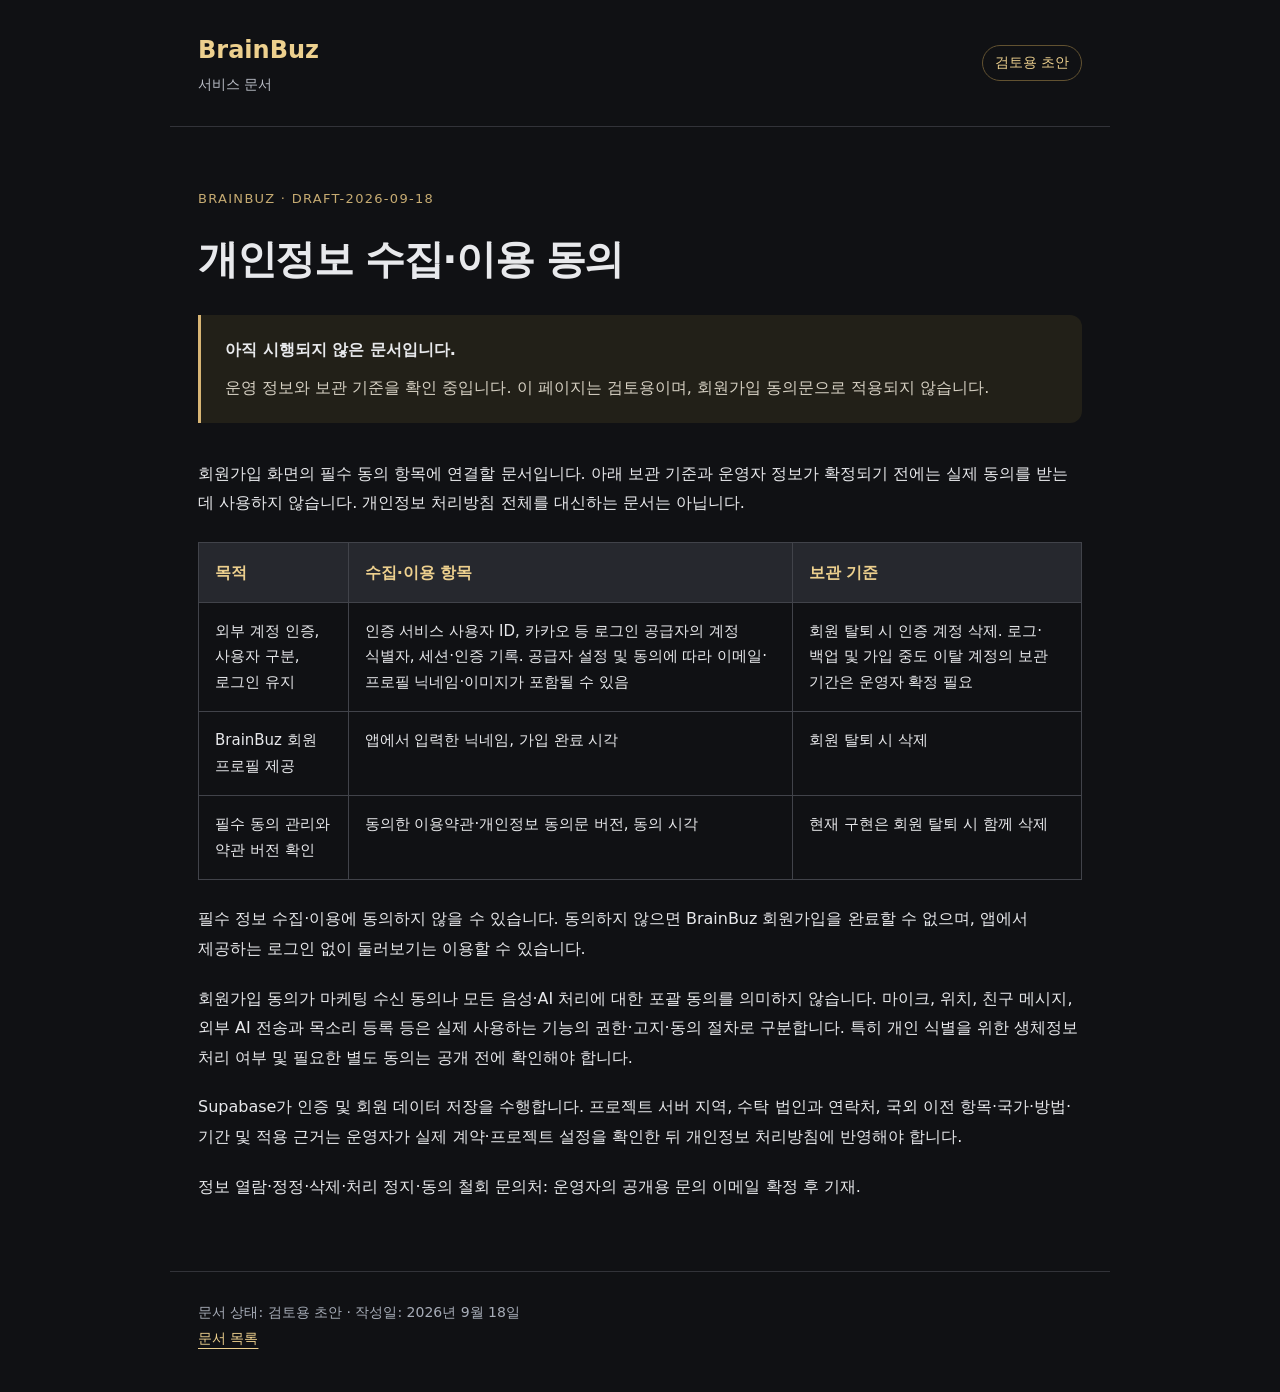
==== draft-2026-09-18-privacy-consent.html @ cc809c27 "Publish BrainBuz legal draft pages" ====
<!doctype html>
<html lang="ko"><head><meta charset="utf-8"><meta name="viewport" content="width=device-width, initial-scale=1">
<meta name="robots" content="noindex,nofollow"><meta name="description" content="BrainBuz 서비스 문서 검토용 초안">
<title>개인정보 수집·이용 동의 · BrainBuz</title><link rel="stylesheet" href="style.css"></head>
<body><a class="skip" href="#content">본문으로 이동</a><header><a class="brand" href="index.html">BrainBuz<span>서비스 문서</span></a><span class="badge">검토용 초안</span></header>
<main id="content"><p class="eyebrow">BRAINBUZ · DRAFT-2026-09-18</p><h1>개인정보 수집·이용 동의</h1>
<aside class="notice"><strong>아직 시행되지 않은 문서입니다.</strong><p>운영 정보와 보관 기준을 확인 중입니다. 이 페이지는 검토용이며, 회원가입 동의문으로 적용되지 않습니다.</p></aside>
<p>회원가입 화면의 필수 동의 항목에 연결할 문서입니다. 아래 보관 기준과 운영자 정보가 확정되기 전에는 실제 동의를 받는 데 사용하지 않습니다. 개인정보 처리방침 전체를 대신하는 문서는 아닙니다.</p>
<div class="table-scroll" role="region" aria-label="수집 항목과 보관 기준" tabindex="0"><table><thead><tr><th scope="col">목적</th><th scope="col">수집·이용 항목</th><th scope="col">보관 기준</th></tr></thead><tbody><tr><td>외부 계정 인증, 사용자 구분, 로그인 유지</td><td>인증 서비스 사용자 ID, 카카오 등 로그인 공급자의 계정 식별자, 세션·인증 기록. 공급자 설정 및 동의에 따라 이메일·프로필 닉네임·이미지가 포함될 수 있음</td><td>회원 탈퇴 시 인증 계정 삭제. 로그·백업 및 가입 중도 이탈 계정의 보관 기간은 운영자 확정 필요</td></tr><tr><td>BrainBuz 회원 프로필 제공</td><td>앱에서 입력한 닉네임, 가입 완료 시각</td><td>회원 탈퇴 시 삭제</td></tr><tr><td>필수 동의 관리와 약관 버전 확인</td><td>동의한 이용약관·개인정보 동의문 버전, 동의 시각</td><td>현재 구현은 회원 탈퇴 시 함께 삭제</td></tr></tbody></table></div>
<p>필수 정보 수집·이용에 동의하지 않을 수 있습니다. 동의하지 않으면 BrainBuz 회원가입을 완료할 수 없으며, 앱에서 제공하는 로그인 없이 둘러보기는 이용할 수 있습니다.</p>
<p>회원가입 동의가 마케팅 수신 동의나 모든 음성·AI 처리에 대한 포괄 동의를 의미하지 않습니다. 마이크, 위치, 친구 메시지, 외부 AI 전송과 목소리 등록 등은 실제 사용하는 기능의 권한·고지·동의 절차로 구분합니다. 특히 개인 식별을 위한 생체정보 처리 여부 및 필요한 별도 동의는 공개 전에 확인해야 합니다.</p>
<p>Supabase가 인증 및 회원 데이터 저장을 수행합니다. 프로젝트 서버 지역, 수탁 법인과 연락처, 국외 이전 항목·국가·방법·기간 및 적용 근거는 운영자가 실제 계약·프로젝트 설정을 확인한 뒤 개인정보 처리방침에 반영해야 합니다.</p>
<p>정보 열람·정정·삭제·처리 정지·동의 철회 문의처: 운영자의 공개용 문의 이메일 확정 후 기재.</p></main><footer>문서 상태: 검토용 초안 · 작성일: 2026년 9월 18일<br><a href="index.html">문서 목록</a></footer></body></html>
---- style.css ----
*{box-sizing:border-box}html{font-size:16px;scroll-behavior:smooth}body{margin:0;background:#101114;color:#e8e9ec;font-family:"Malgun Gothic","Apple SD Gothic Neo",system-ui,sans-serif;line-height:1.85;word-break:keep-all;overflow-wrap:anywhere}a{color:#edd08e;text-underline-offset:5px}a:focus-visible{outline:3px solid #edd08e;outline-offset:5px}header,main,footer{max-width:940px;margin:auto;padding:28px}header{display:flex;align-items:center;justify-content:space-between;gap:20px;border-bottom:1px solid #323339}.brand{text-decoration:none;font-size:24px;font-weight:750}.brand span{display:block;color:#b9bdc6;font-size:14px;font-weight:400}.badge{color:#edd08e;border:1px solid #625231;border-radius:24px;padding:4px 12px;font-size:14px}main{padding-top:48px;padding-bottom:50px}h1{font-size:clamp(28px,5vw,40px);line-height:1.4;letter-spacing:-.035em;margin:8px 0 28px}h2{font-size:23px;line-height:1.5;margin:42px 0 12px}p{margin:12px 0 20px}.eyebrow{font-size:13px;letter-spacing:.1em;color:#c6ab72}.notice{border-left:3px solid #d8b574;background:#222018;padding:20px 24px;margin:0 0 36px;border-radius:0 12px 12px 0}.notice p{margin:8px 0 0;color:#d6d0c3}.cards{display:grid;gap:16px}.card{display:block;padding:26px;border:1px solid #3e4148;border-radius:16px;background:#1a1c21;text-decoration:none}.card:hover{border-color:#d8b574}.card h2{margin:0 0 8px;font-size:22px}.card p{margin:0;color:#b9bdc6}.meta{color:#a7adb8;font-size:14px}footer{border-top:1px solid #323339;color:#a7adb8;font-size:14px;padding-bottom:40px}.table-scroll{overflow-x:auto;margin:24px 0}table{border-collapse:collapse;width:100%;min-width:580px;line-height:1.7}th,td{border:1px solid #41434a;padding:16px;vertical-align:top;text-align:left}th{background:#26282e;color:#edd08e}td{font-size:15px}.skip{position:absolute;left:16px;top:-100px;background:#101114;padding:10px}.skip:focus{top:10px}@media(max-width:520px){header,main,footer{padding-left:20px;padding-right:20px}.badge{font-size:12px}main{padding-top:32px}.notice{padding:16px}h2{font-size:21px}}@media print{body{background:white;color:black}header,footer{color:black}.notice{background:#eee;color:black}.notice p,a{color:black}th,td{border-color:#999}.table-scroll{overflow:visible}table{min-width:0}.skip{display:none}}
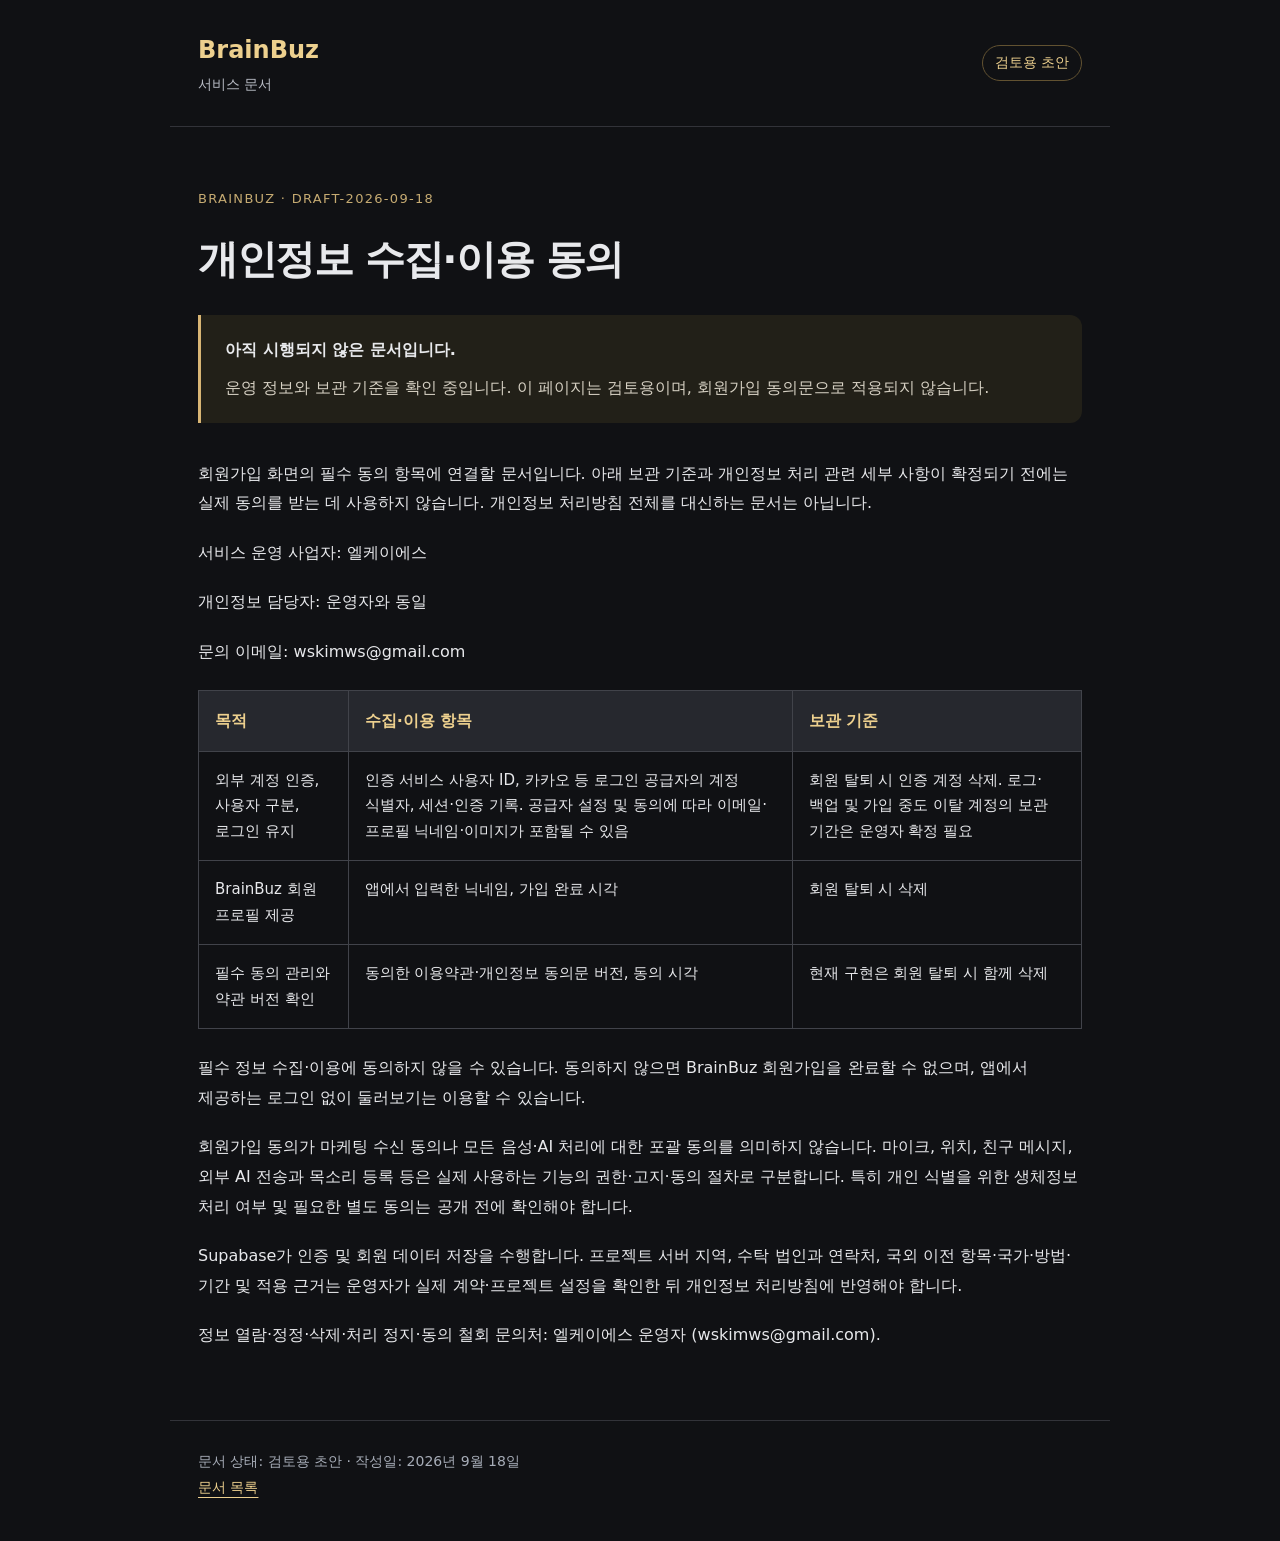
==== commit 309c340d: "Update LKS operator and privacy contact details" ====
--- a/draft-2026-09-18-privacy-consent.html
+++ b/draft-2026-09-18-privacy-consent.html
@@ -5,9 +5,12 @@
 <body><a class="skip" href="#content">본문으로 이동</a><header><a class="brand" href="index.html">BrainBuz<span>서비스 문서</span></a><span class="badge">검토용 초안</span></header>
 <main id="content"><p class="eyebrow">BRAINBUZ · DRAFT-2026-09-18</p><h1>개인정보 수집·이용 동의</h1>
 <aside class="notice"><strong>아직 시행되지 않은 문서입니다.</strong><p>운영 정보와 보관 기준을 확인 중입니다. 이 페이지는 검토용이며, 회원가입 동의문으로 적용되지 않습니다.</p></aside>
-<p>회원가입 화면의 필수 동의 항목에 연결할 문서입니다. 아래 보관 기준과 운영자 정보가 확정되기 전에는 실제 동의를 받는 데 사용하지 않습니다. 개인정보 처리방침 전체를 대신하는 문서는 아닙니다.</p>
+<p>회원가입 화면의 필수 동의 항목에 연결할 문서입니다. 아래 보관 기준과 개인정보 처리 관련 세부 사항이 확정되기 전에는 실제 동의를 받는 데 사용하지 않습니다. 개인정보 처리방침 전체를 대신하는 문서는 아닙니다.</p>
+<p>서비스 운영 사업자: 엘케이에스</p>
+<p>개인정보 담당자: 운영자와 동일</p>
+<p>문의 이메일: wskimws@gmail.com</p>
 <div class="table-scroll" role="region" aria-label="수집 항목과 보관 기준" tabindex="0"><table><thead><tr><th scope="col">목적</th><th scope="col">수집·이용 항목</th><th scope="col">보관 기준</th></tr></thead><tbody><tr><td>외부 계정 인증, 사용자 구분, 로그인 유지</td><td>인증 서비스 사용자 ID, 카카오 등 로그인 공급자의 계정 식별자, 세션·인증 기록. 공급자 설정 및 동의에 따라 이메일·프로필 닉네임·이미지가 포함될 수 있음</td><td>회원 탈퇴 시 인증 계정 삭제. 로그·백업 및 가입 중도 이탈 계정의 보관 기간은 운영자 확정 필요</td></tr><tr><td>BrainBuz 회원 프로필 제공</td><td>앱에서 입력한 닉네임, 가입 완료 시각</td><td>회원 탈퇴 시 삭제</td></tr><tr><td>필수 동의 관리와 약관 버전 확인</td><td>동의한 이용약관·개인정보 동의문 버전, 동의 시각</td><td>현재 구현은 회원 탈퇴 시 함께 삭제</td></tr></tbody></table></div>
 <p>필수 정보 수집·이용에 동의하지 않을 수 있습니다. 동의하지 않으면 BrainBuz 회원가입을 완료할 수 없으며, 앱에서 제공하는 로그인 없이 둘러보기는 이용할 수 있습니다.</p>
 <p>회원가입 동의가 마케팅 수신 동의나 모든 음성·AI 처리에 대한 포괄 동의를 의미하지 않습니다. 마이크, 위치, 친구 메시지, 외부 AI 전송과 목소리 등록 등은 실제 사용하는 기능의 권한·고지·동의 절차로 구분합니다. 특히 개인 식별을 위한 생체정보 처리 여부 및 필요한 별도 동의는 공개 전에 확인해야 합니다.</p>
 <p>Supabase가 인증 및 회원 데이터 저장을 수행합니다. 프로젝트 서버 지역, 수탁 법인과 연락처, 국외 이전 항목·국가·방법·기간 및 적용 근거는 운영자가 실제 계약·프로젝트 설정을 확인한 뒤 개인정보 처리방침에 반영해야 합니다.</p>
-<p>정보 열람·정정·삭제·처리 정지·동의 철회 문의처: 운영자의 공개용 문의 이메일 확정 후 기재.</p></main><footer>문서 상태: 검토용 초안 · 작성일: 2026년 9월 18일<br><a href="index.html">문서 목록</a></footer></body></html>+<p>정보 열람·정정·삭제·처리 정지·동의 철회 문의처: 엘케이에스 운영자 (wskimws@gmail.com).</p></main><footer>문서 상태: 검토용 초안 · 작성일: 2026년 9월 18일<br><a href="index.html">문서 목록</a></footer></body></html>
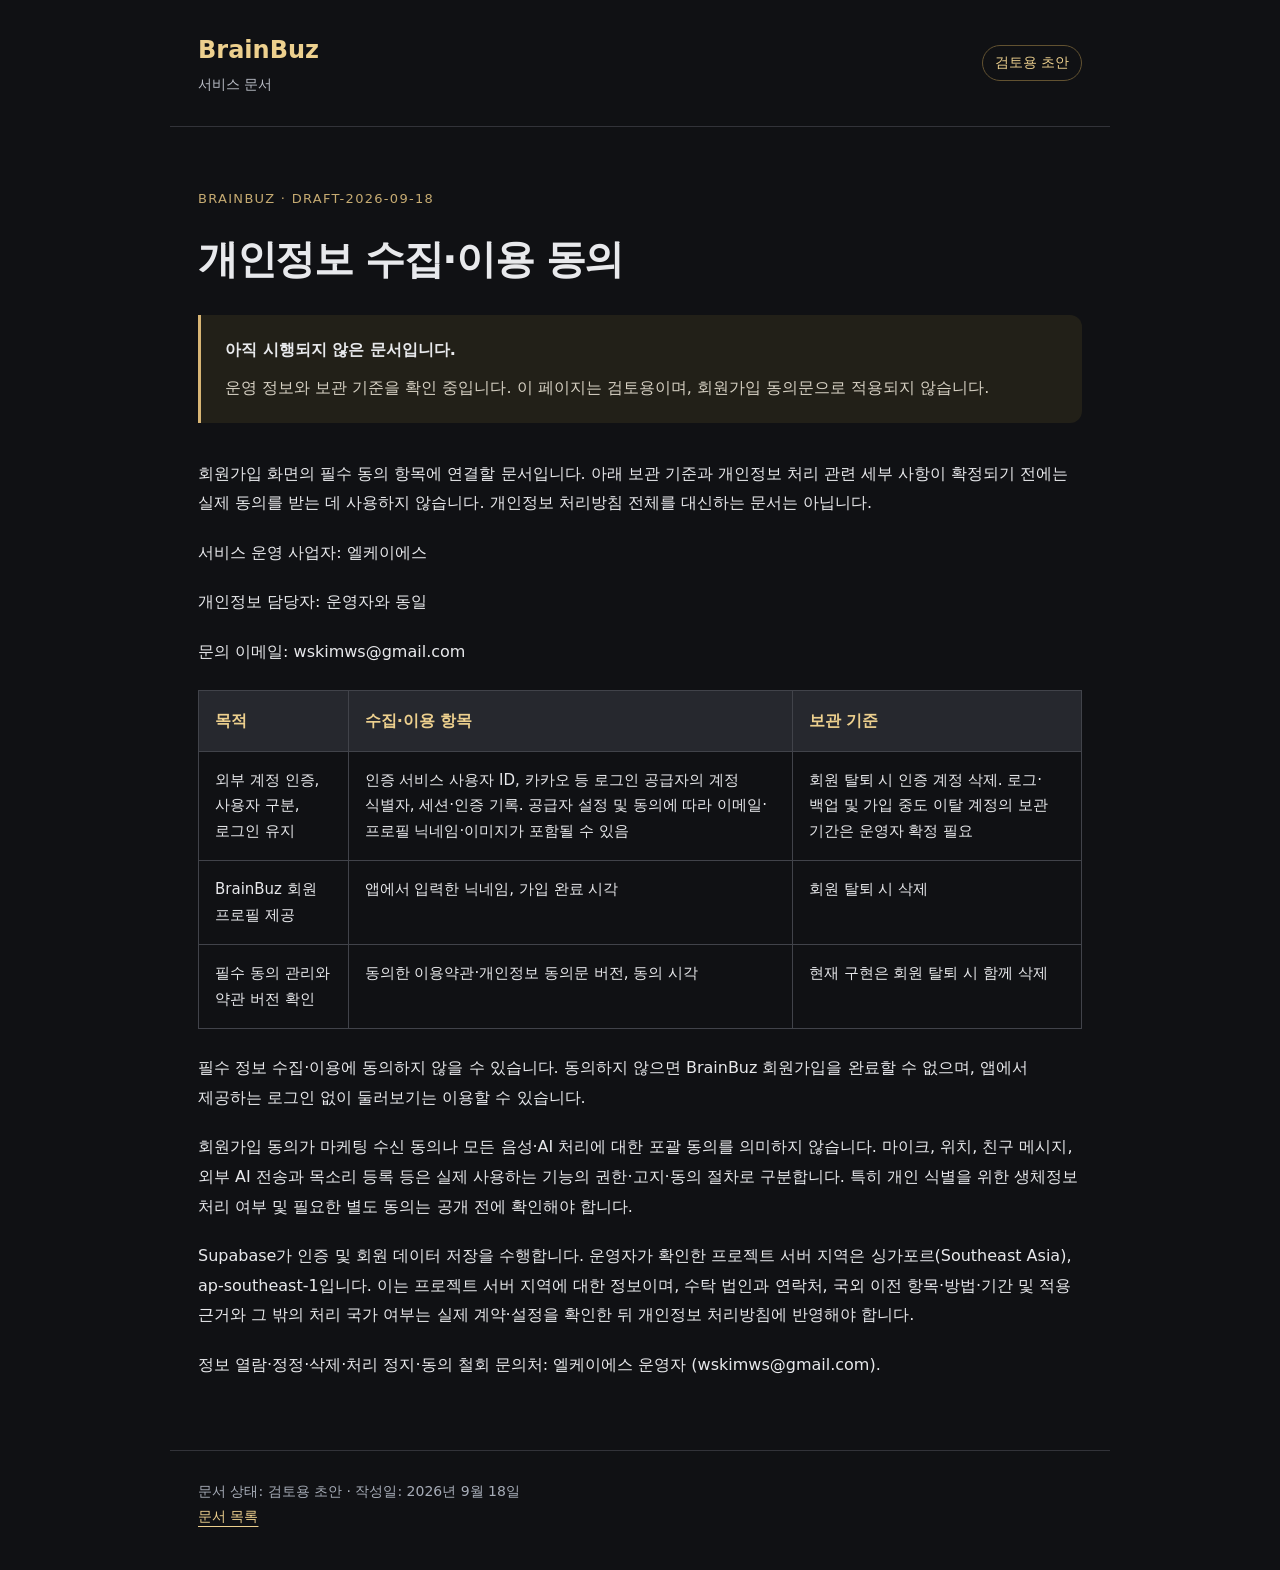
==== commit ef60b1d9: "Document confirmed Singapore Supabase project region" ====
--- a/draft-2026-09-18-privacy-consent.html
+++ b/draft-2026-09-18-privacy-consent.html
@@ -12,5 +12,5 @@
 <div class="table-scroll" role="region" aria-label="수집 항목과 보관 기준" tabindex="0"><table><thead><tr><th scope="col">목적</th><th scope="col">수집·이용 항목</th><th scope="col">보관 기준</th></tr></thead><tbody><tr><td>외부 계정 인증, 사용자 구분, 로그인 유지</td><td>인증 서비스 사용자 ID, 카카오 등 로그인 공급자의 계정 식별자, 세션·인증 기록. 공급자 설정 및 동의에 따라 이메일·프로필 닉네임·이미지가 포함될 수 있음</td><td>회원 탈퇴 시 인증 계정 삭제. 로그·백업 및 가입 중도 이탈 계정의 보관 기간은 운영자 확정 필요</td></tr><tr><td>BrainBuz 회원 프로필 제공</td><td>앱에서 입력한 닉네임, 가입 완료 시각</td><td>회원 탈퇴 시 삭제</td></tr><tr><td>필수 동의 관리와 약관 버전 확인</td><td>동의한 이용약관·개인정보 동의문 버전, 동의 시각</td><td>현재 구현은 회원 탈퇴 시 함께 삭제</td></tr></tbody></table></div>
 <p>필수 정보 수집·이용에 동의하지 않을 수 있습니다. 동의하지 않으면 BrainBuz 회원가입을 완료할 수 없으며, 앱에서 제공하는 로그인 없이 둘러보기는 이용할 수 있습니다.</p>
 <p>회원가입 동의가 마케팅 수신 동의나 모든 음성·AI 처리에 대한 포괄 동의를 의미하지 않습니다. 마이크, 위치, 친구 메시지, 외부 AI 전송과 목소리 등록 등은 실제 사용하는 기능의 권한·고지·동의 절차로 구분합니다. 특히 개인 식별을 위한 생체정보 처리 여부 및 필요한 별도 동의는 공개 전에 확인해야 합니다.</p>
-<p>Supabase가 인증 및 회원 데이터 저장을 수행합니다. 프로젝트 서버 지역, 수탁 법인과 연락처, 국외 이전 항목·국가·방법·기간 및 적용 근거는 운영자가 실제 계약·프로젝트 설정을 확인한 뒤 개인정보 처리방침에 반영해야 합니다.</p>
+<p>Supabase가 인증 및 회원 데이터 저장을 수행합니다. 운영자가 확인한 프로젝트 서버 지역은 싱가포르(Southeast Asia), ap-southeast-1입니다. 이는 프로젝트 서버 지역에 대한 정보이며, 수탁 법인과 연락처, 국외 이전 항목·방법·기간 및 적용 근거와 그 밖의 처리 국가 여부는 실제 계약·설정을 확인한 뒤 개인정보 처리방침에 반영해야 합니다.</p>
 <p>정보 열람·정정·삭제·처리 정지·동의 철회 문의처: 엘케이에스 운영자 (wskimws@gmail.com).</p></main><footer>문서 상태: 검토용 초안 · 작성일: 2026년 9월 18일<br><a href="index.html">문서 목록</a></footer></body></html>
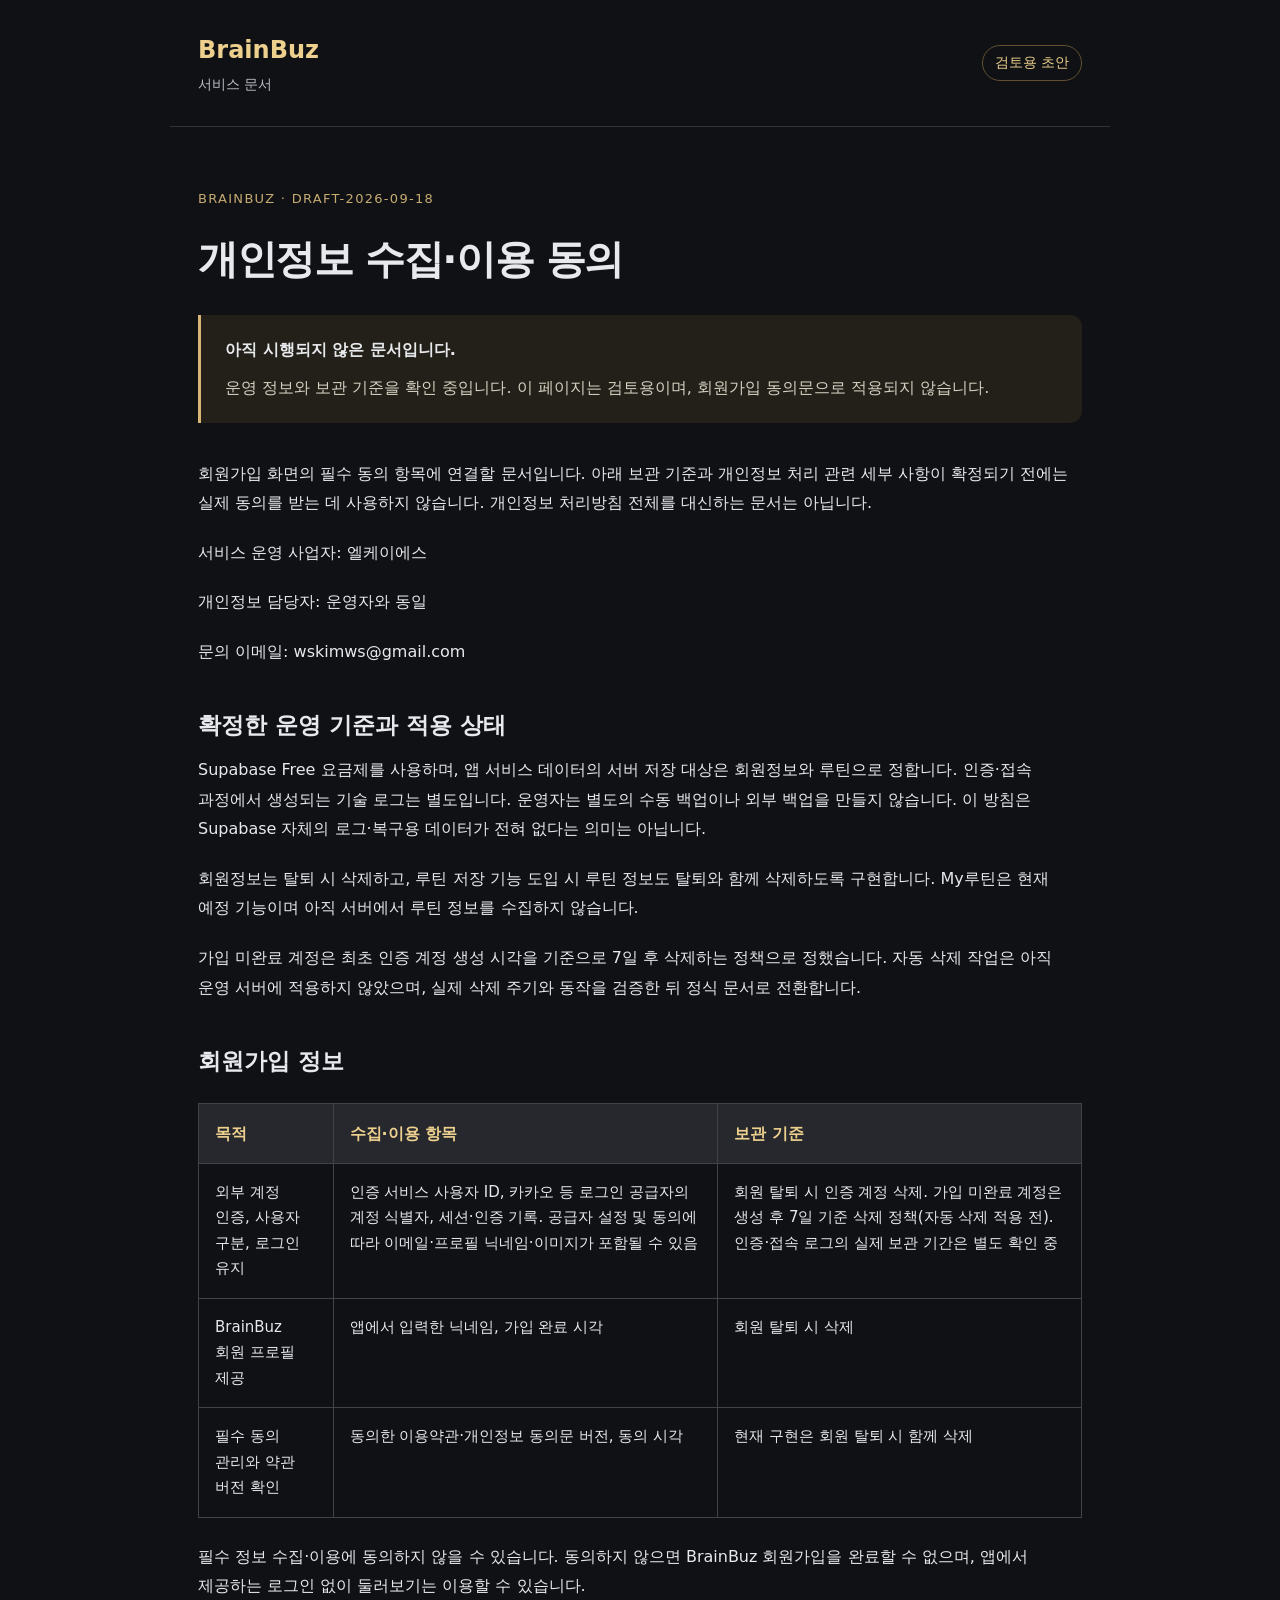
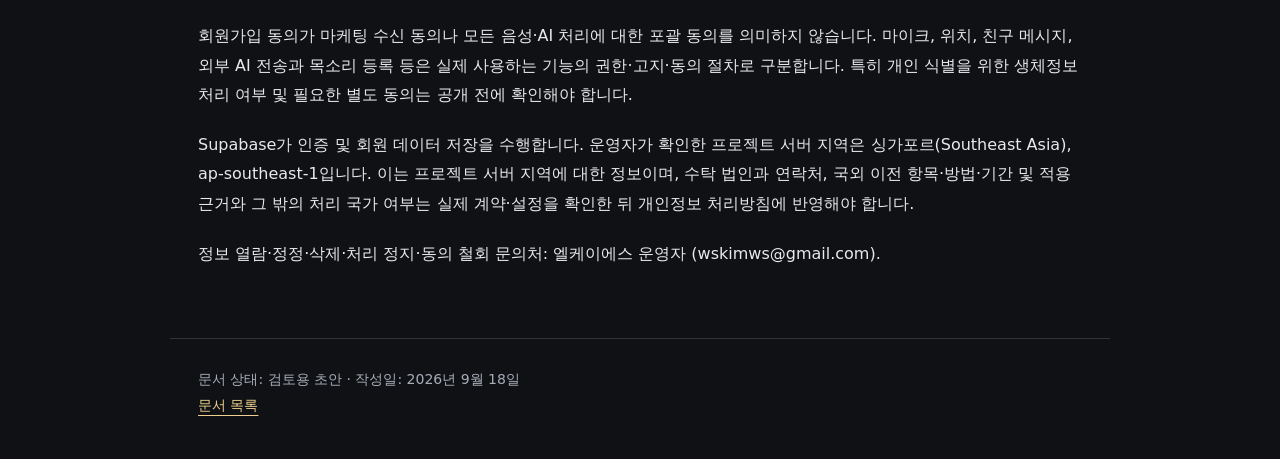
==== commit 146a1f0a: "Record approved retention policy and planned routine storage" ====
--- a/draft-2026-09-18-privacy-consent.html
+++ b/draft-2026-09-18-privacy-consent.html
@@ -9,7 +9,12 @@
 <p>서비스 운영 사업자: 엘케이에스</p>
 <p>개인정보 담당자: 운영자와 동일</p>
 <p>문의 이메일: wskimws@gmail.com</p>
-<div class="table-scroll" role="region" aria-label="수집 항목과 보관 기준" tabindex="0"><table><thead><tr><th scope="col">목적</th><th scope="col">수집·이용 항목</th><th scope="col">보관 기준</th></tr></thead><tbody><tr><td>외부 계정 인증, 사용자 구분, 로그인 유지</td><td>인증 서비스 사용자 ID, 카카오 등 로그인 공급자의 계정 식별자, 세션·인증 기록. 공급자 설정 및 동의에 따라 이메일·프로필 닉네임·이미지가 포함될 수 있음</td><td>회원 탈퇴 시 인증 계정 삭제. 로그·백업 및 가입 중도 이탈 계정의 보관 기간은 운영자 확정 필요</td></tr><tr><td>BrainBuz 회원 프로필 제공</td><td>앱에서 입력한 닉네임, 가입 완료 시각</td><td>회원 탈퇴 시 삭제</td></tr><tr><td>필수 동의 관리와 약관 버전 확인</td><td>동의한 이용약관·개인정보 동의문 버전, 동의 시각</td><td>현재 구현은 회원 탈퇴 시 함께 삭제</td></tr></tbody></table></div>
+<h2>확정한 운영 기준과 적용 상태</h2>
+<p>Supabase Free 요금제를 사용하며, 앱 서비스 데이터의 서버 저장 대상은 회원정보와 루틴으로 정합니다. 인증·접속 과정에서 생성되는 기술 로그는 별도입니다. 운영자는 별도의 수동 백업이나 외부 백업을 만들지 않습니다. 이 방침은 Supabase 자체의 로그·복구용 데이터가 전혀 없다는 의미는 아닙니다.</p>
+<p>회원정보는 탈퇴 시 삭제하고, 루틴 저장 기능 도입 시 루틴 정보도 탈퇴와 함께 삭제하도록 구현합니다. My루틴은 현재 예정 기능이며 아직 서버에서 루틴 정보를 수집하지 않습니다.</p>
+<p>가입 미완료 계정은 최초 인증 계정 생성 시각을 기준으로 7일 후 삭제하는 정책으로 정했습니다. 자동 삭제 작업은 아직 운영 서버에 적용하지 않았으며, 실제 삭제 주기와 동작을 검증한 뒤 정식 문서로 전환합니다.</p>
+<h2>회원가입 정보</h2>
+<div class="table-scroll" role="region" aria-label="수집 항목과 보관 기준" tabindex="0"><table><thead><tr><th scope="col">목적</th><th scope="col">수집·이용 항목</th><th scope="col">보관 기준</th></tr></thead><tbody><tr><td>외부 계정 인증, 사용자 구분, 로그인 유지</td><td>인증 서비스 사용자 ID, 카카오 등 로그인 공급자의 계정 식별자, 세션·인증 기록. 공급자 설정 및 동의에 따라 이메일·프로필 닉네임·이미지가 포함될 수 있음</td><td>회원 탈퇴 시 인증 계정 삭제. 가입 미완료 계정은 생성 후 7일 기준 삭제 정책(자동 삭제 적용 전). 인증·접속 로그의 실제 보관 기간은 별도 확인 중</td></tr><tr><td>BrainBuz 회원 프로필 제공</td><td>앱에서 입력한 닉네임, 가입 완료 시각</td><td>회원 탈퇴 시 삭제</td></tr><tr><td>필수 동의 관리와 약관 버전 확인</td><td>동의한 이용약관·개인정보 동의문 버전, 동의 시각</td><td>현재 구현은 회원 탈퇴 시 함께 삭제</td></tr></tbody></table></div>
 <p>필수 정보 수집·이용에 동의하지 않을 수 있습니다. 동의하지 않으면 BrainBuz 회원가입을 완료할 수 없으며, 앱에서 제공하는 로그인 없이 둘러보기는 이용할 수 있습니다.</p>
 <p>회원가입 동의가 마케팅 수신 동의나 모든 음성·AI 처리에 대한 포괄 동의를 의미하지 않습니다. 마이크, 위치, 친구 메시지, 외부 AI 전송과 목소리 등록 등은 실제 사용하는 기능의 권한·고지·동의 절차로 구분합니다. 특히 개인 식별을 위한 생체정보 처리 여부 및 필요한 별도 동의는 공개 전에 확인해야 합니다.</p>
 <p>Supabase가 인증 및 회원 데이터 저장을 수행합니다. 운영자가 확인한 프로젝트 서버 지역은 싱가포르(Southeast Asia), ap-southeast-1입니다. 이는 프로젝트 서버 지역에 대한 정보이며, 수탁 법인과 연락처, 국외 이전 항목·방법·기간 및 적용 근거와 그 밖의 처리 국가 여부는 실제 계약·설정을 확인한 뒤 개인정보 처리방침에 반영해야 합니다.</p>
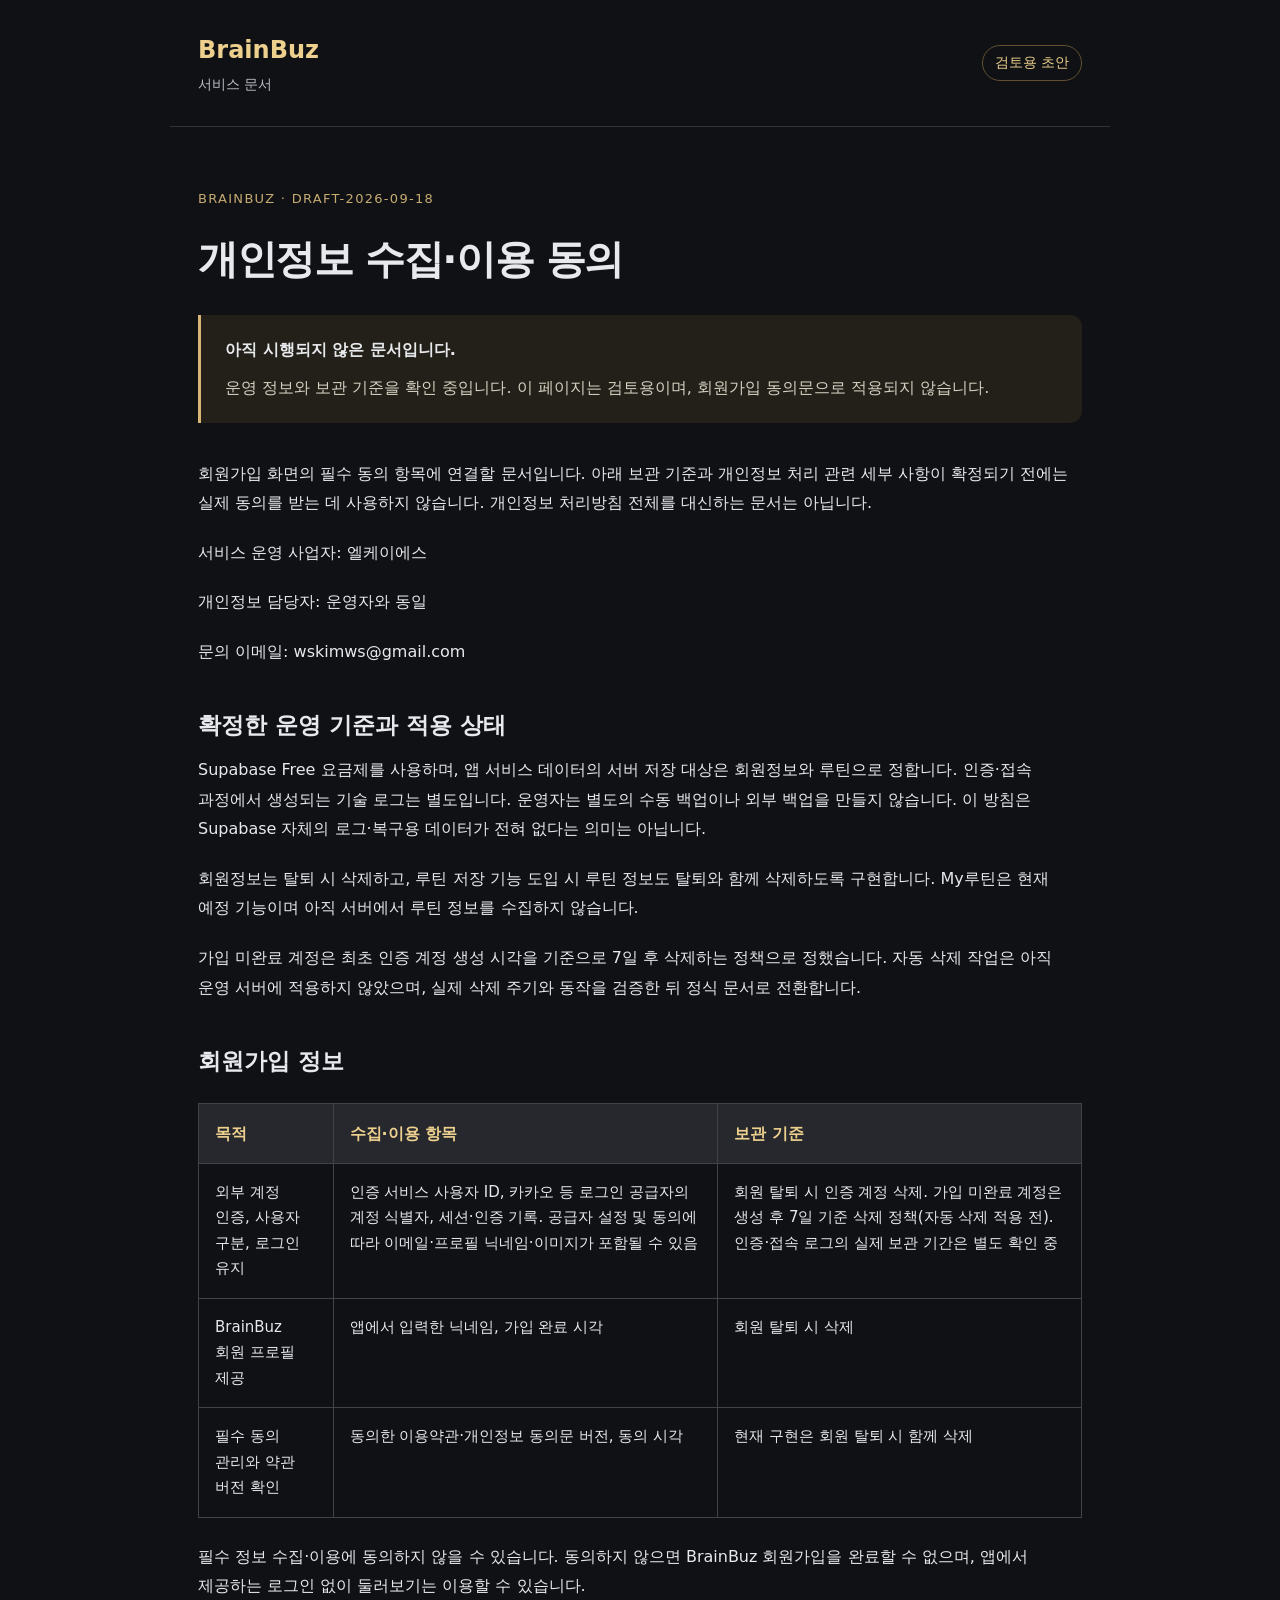
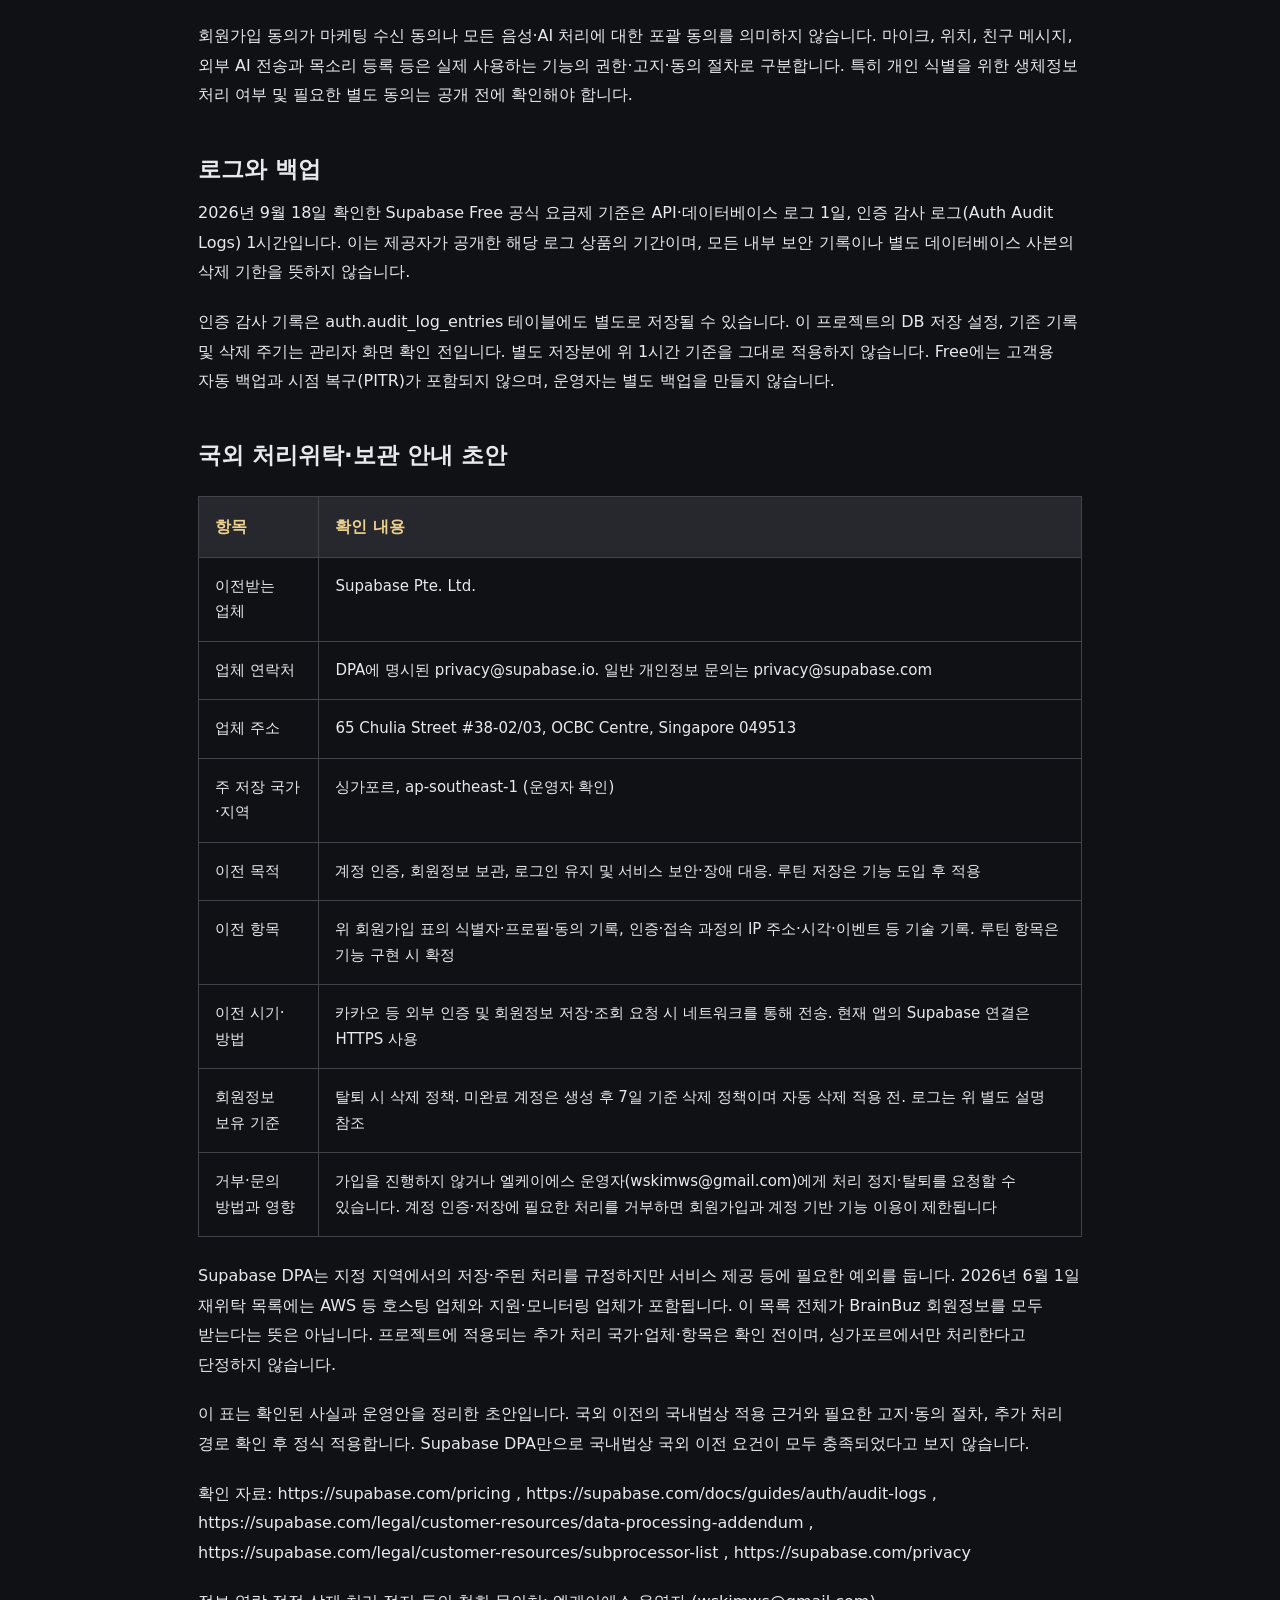
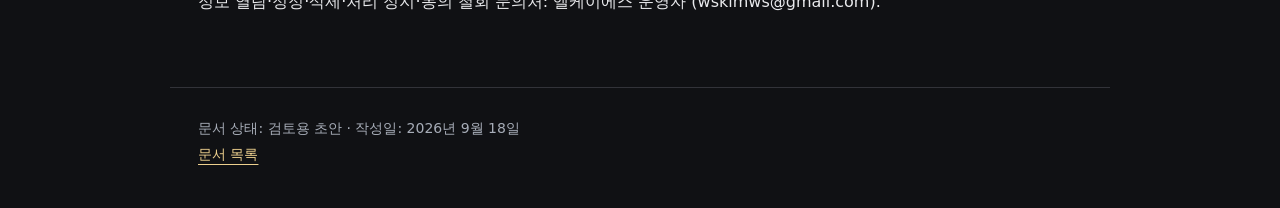
==== commit d97160c1: "Document verified log limits and international processing details" ====
--- a/draft-2026-09-18-privacy-consent.html
+++ b/draft-2026-09-18-privacy-consent.html
@@ -17,5 +17,12 @@
 <div class="table-scroll" role="region" aria-label="수집 항목과 보관 기준" tabindex="0"><table><thead><tr><th scope="col">목적</th><th scope="col">수집·이용 항목</th><th scope="col">보관 기준</th></tr></thead><tbody><tr><td>외부 계정 인증, 사용자 구분, 로그인 유지</td><td>인증 서비스 사용자 ID, 카카오 등 로그인 공급자의 계정 식별자, 세션·인증 기록. 공급자 설정 및 동의에 따라 이메일·프로필 닉네임·이미지가 포함될 수 있음</td><td>회원 탈퇴 시 인증 계정 삭제. 가입 미완료 계정은 생성 후 7일 기준 삭제 정책(자동 삭제 적용 전). 인증·접속 로그의 실제 보관 기간은 별도 확인 중</td></tr><tr><td>BrainBuz 회원 프로필 제공</td><td>앱에서 입력한 닉네임, 가입 완료 시각</td><td>회원 탈퇴 시 삭제</td></tr><tr><td>필수 동의 관리와 약관 버전 확인</td><td>동의한 이용약관·개인정보 동의문 버전, 동의 시각</td><td>현재 구현은 회원 탈퇴 시 함께 삭제</td></tr></tbody></table></div>
 <p>필수 정보 수집·이용에 동의하지 않을 수 있습니다. 동의하지 않으면 BrainBuz 회원가입을 완료할 수 없으며, 앱에서 제공하는 로그인 없이 둘러보기는 이용할 수 있습니다.</p>
 <p>회원가입 동의가 마케팅 수신 동의나 모든 음성·AI 처리에 대한 포괄 동의를 의미하지 않습니다. 마이크, 위치, 친구 메시지, 외부 AI 전송과 목소리 등록 등은 실제 사용하는 기능의 권한·고지·동의 절차로 구분합니다. 특히 개인 식별을 위한 생체정보 처리 여부 및 필요한 별도 동의는 공개 전에 확인해야 합니다.</p>
-<p>Supabase가 인증 및 회원 데이터 저장을 수행합니다. 운영자가 확인한 프로젝트 서버 지역은 싱가포르(Southeast Asia), ap-southeast-1입니다. 이는 프로젝트 서버 지역에 대한 정보이며, 수탁 법인과 연락처, 국외 이전 항목·방법·기간 및 적용 근거와 그 밖의 처리 국가 여부는 실제 계약·설정을 확인한 뒤 개인정보 처리방침에 반영해야 합니다.</p>
+<h2>로그와 백업</h2>
+<p>2026년 9월 18일 확인한 Supabase Free 공식 요금제 기준은 API·데이터베이스 로그 1일, 인증 감사 로그(Auth Audit Logs) 1시간입니다. 이는 제공자가 공개한 해당 로그 상품의 기간이며, 모든 내부 보안 기록이나 별도 데이터베이스 사본의 삭제 기한을 뜻하지 않습니다.</p>
+<p>인증 감사 기록은 auth.audit_log_entries 테이블에도 별도로 저장될 수 있습니다. 이 프로젝트의 DB 저장 설정, 기존 기록 및 삭제 주기는 관리자 화면 확인 전입니다. 별도 저장분에 위 1시간 기준을 그대로 적용하지 않습니다. Free에는 고객용 자동 백업과 시점 복구(PITR)가 포함되지 않으며, 운영자는 별도 백업을 만들지 않습니다.</p>
+<h2>국외 처리위탁·보관 안내 초안</h2>
+<div class="table-scroll" role="region" aria-label="수집 항목과 보관 기준" tabindex="0"><table><thead><tr><th scope="col">항목</th><th scope="col">확인 내용</th></tr></thead><tbody><tr><td>이전받는 업체</td><td>Supabase Pte. Ltd.</td></tr><tr><td>업체 연락처</td><td>DPA에 명시된 privacy@supabase.io. 일반 개인정보 문의는 privacy@supabase.com</td></tr><tr><td>업체 주소</td><td>65 Chulia Street #38-02/03, OCBC Centre, Singapore 049513</td></tr><tr><td>주 저장 국가·지역</td><td>싱가포르, ap-southeast-1 (운영자 확인)</td></tr><tr><td>이전 목적</td><td>계정 인증, 회원정보 보관, 로그인 유지 및 서비스 보안·장애 대응. 루틴 저장은 기능 도입 후 적용</td></tr><tr><td>이전 항목</td><td>위 회원가입 표의 식별자·프로필·동의 기록, 인증·접속 과정의 IP 주소·시각·이벤트 등 기술 기록. 루틴 항목은 기능 구현 시 확정</td></tr><tr><td>이전 시기·방법</td><td>카카오 등 외부 인증 및 회원정보 저장·조회 요청 시 네트워크를 통해 전송. 현재 앱의 Supabase 연결은 HTTPS 사용</td></tr><tr><td>회원정보 보유 기준</td><td>탈퇴 시 삭제 정책. 미완료 계정은 생성 후 7일 기준 삭제 정책이며 자동 삭제 적용 전. 로그는 위 별도 설명 참조</td></tr><tr><td>거부·문의 방법과 영향</td><td>가입을 진행하지 않거나 엘케이에스 운영자(wskimws@gmail.com)에게 처리 정지·탈퇴를 요청할 수 있습니다. 계정 인증·저장에 필요한 처리를 거부하면 회원가입과 계정 기반 기능 이용이 제한됩니다</td></tr></tbody></table></div>
+<p>Supabase DPA는 지정 지역에서의 저장·주된 처리를 규정하지만 서비스 제공 등에 필요한 예외를 둡니다. 2026년 6월 1일 재위탁 목록에는 AWS 등 호스팅 업체와 지원·모니터링 업체가 포함됩니다. 이 목록 전체가 BrainBuz 회원정보를 모두 받는다는 뜻은 아닙니다. 프로젝트에 적용되는 추가 처리 국가·업체·항목은 확인 전이며, 싱가포르에서만 처리한다고 단정하지 않습니다.</p>
+<p>이 표는 확인된 사실과 운영안을 정리한 초안입니다. 국외 이전의 국내법상 적용 근거와 필요한 고지·동의 절차, 추가 처리 경로 확인 후 정식 적용합니다. Supabase DPA만으로 국내법상 국외 이전 요건이 모두 충족되었다고 보지 않습니다.</p>
+<p>확인 자료: https://supabase.com/pricing , https://supabase.com/docs/guides/auth/audit-logs , https://supabase.com/legal/customer-resources/data-processing-addendum , https://supabase.com/legal/customer-resources/subprocessor-list , https://supabase.com/privacy</p>
 <p>정보 열람·정정·삭제·처리 정지·동의 철회 문의처: 엘케이에스 운영자 (wskimws@gmail.com).</p></main><footer>문서 상태: 검토용 초안 · 작성일: 2026년 9월 18일<br><a href="index.html">문서 목록</a></footer></body></html>
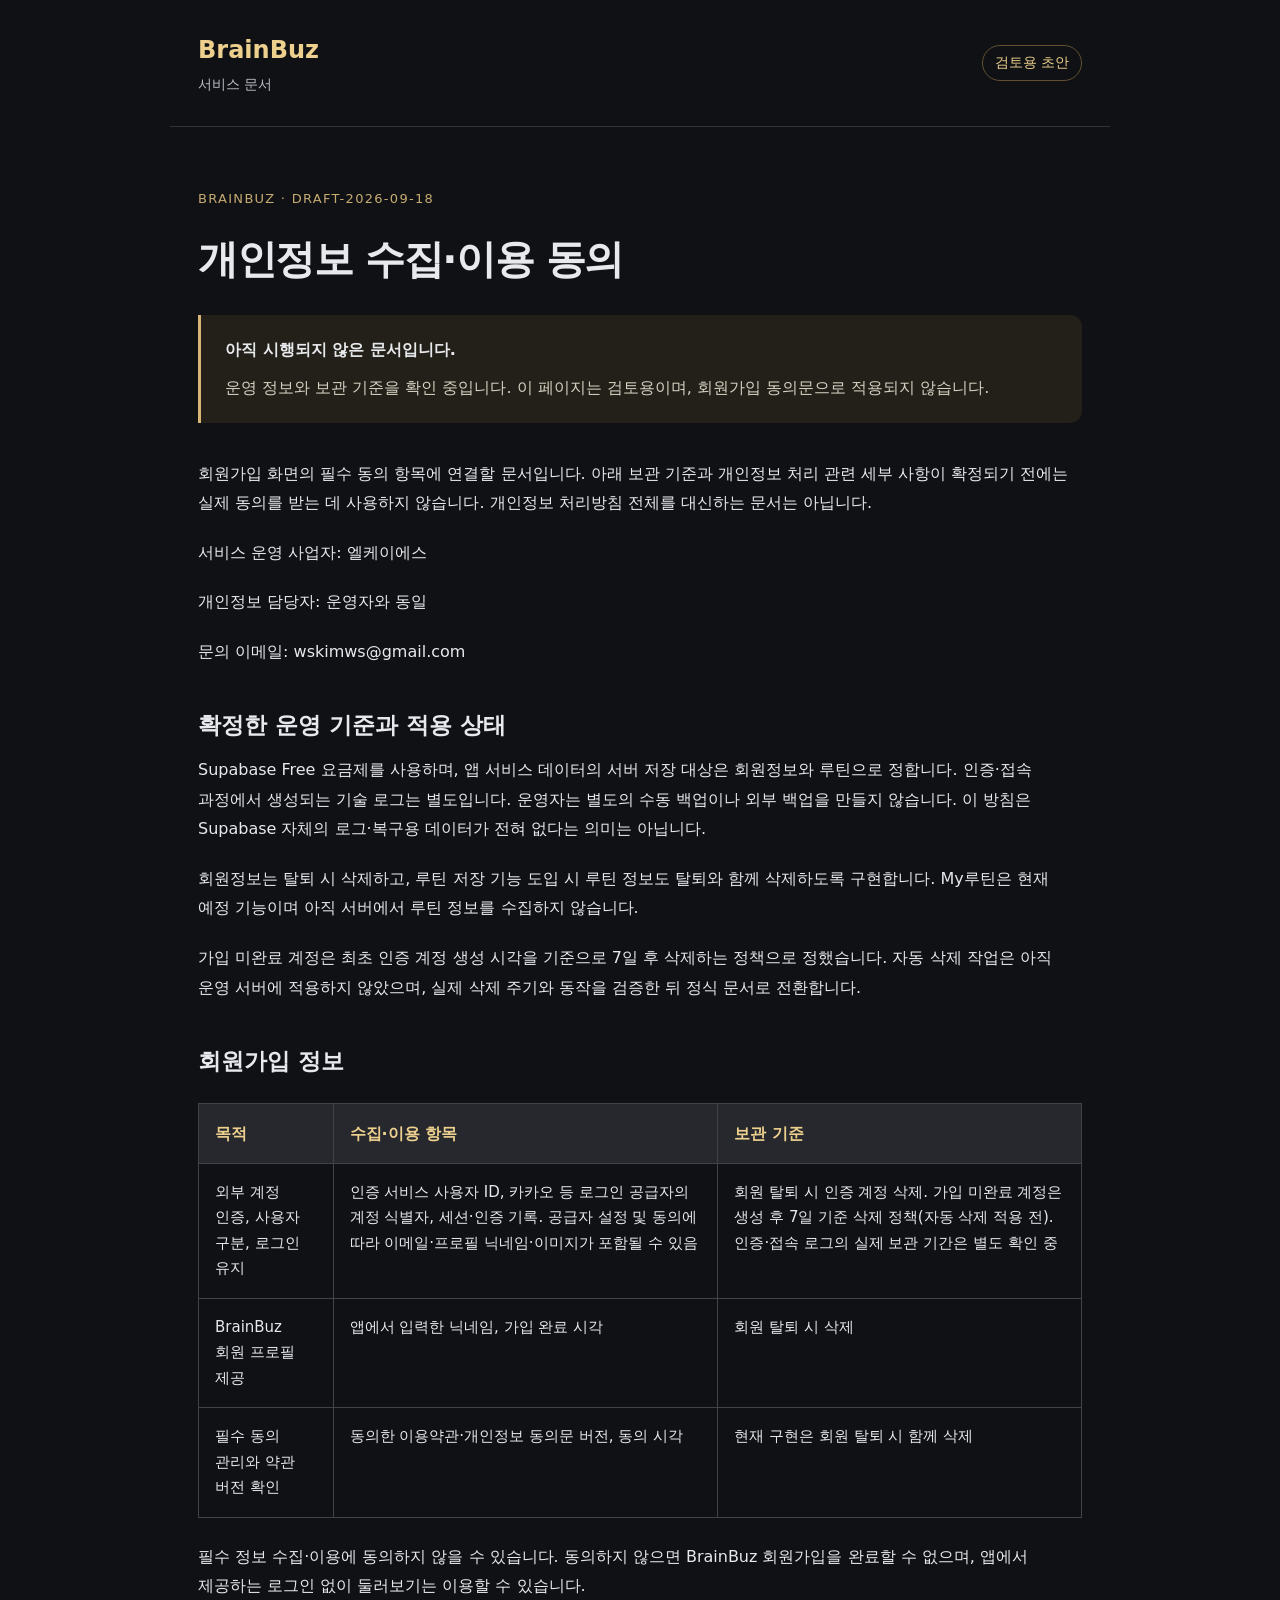
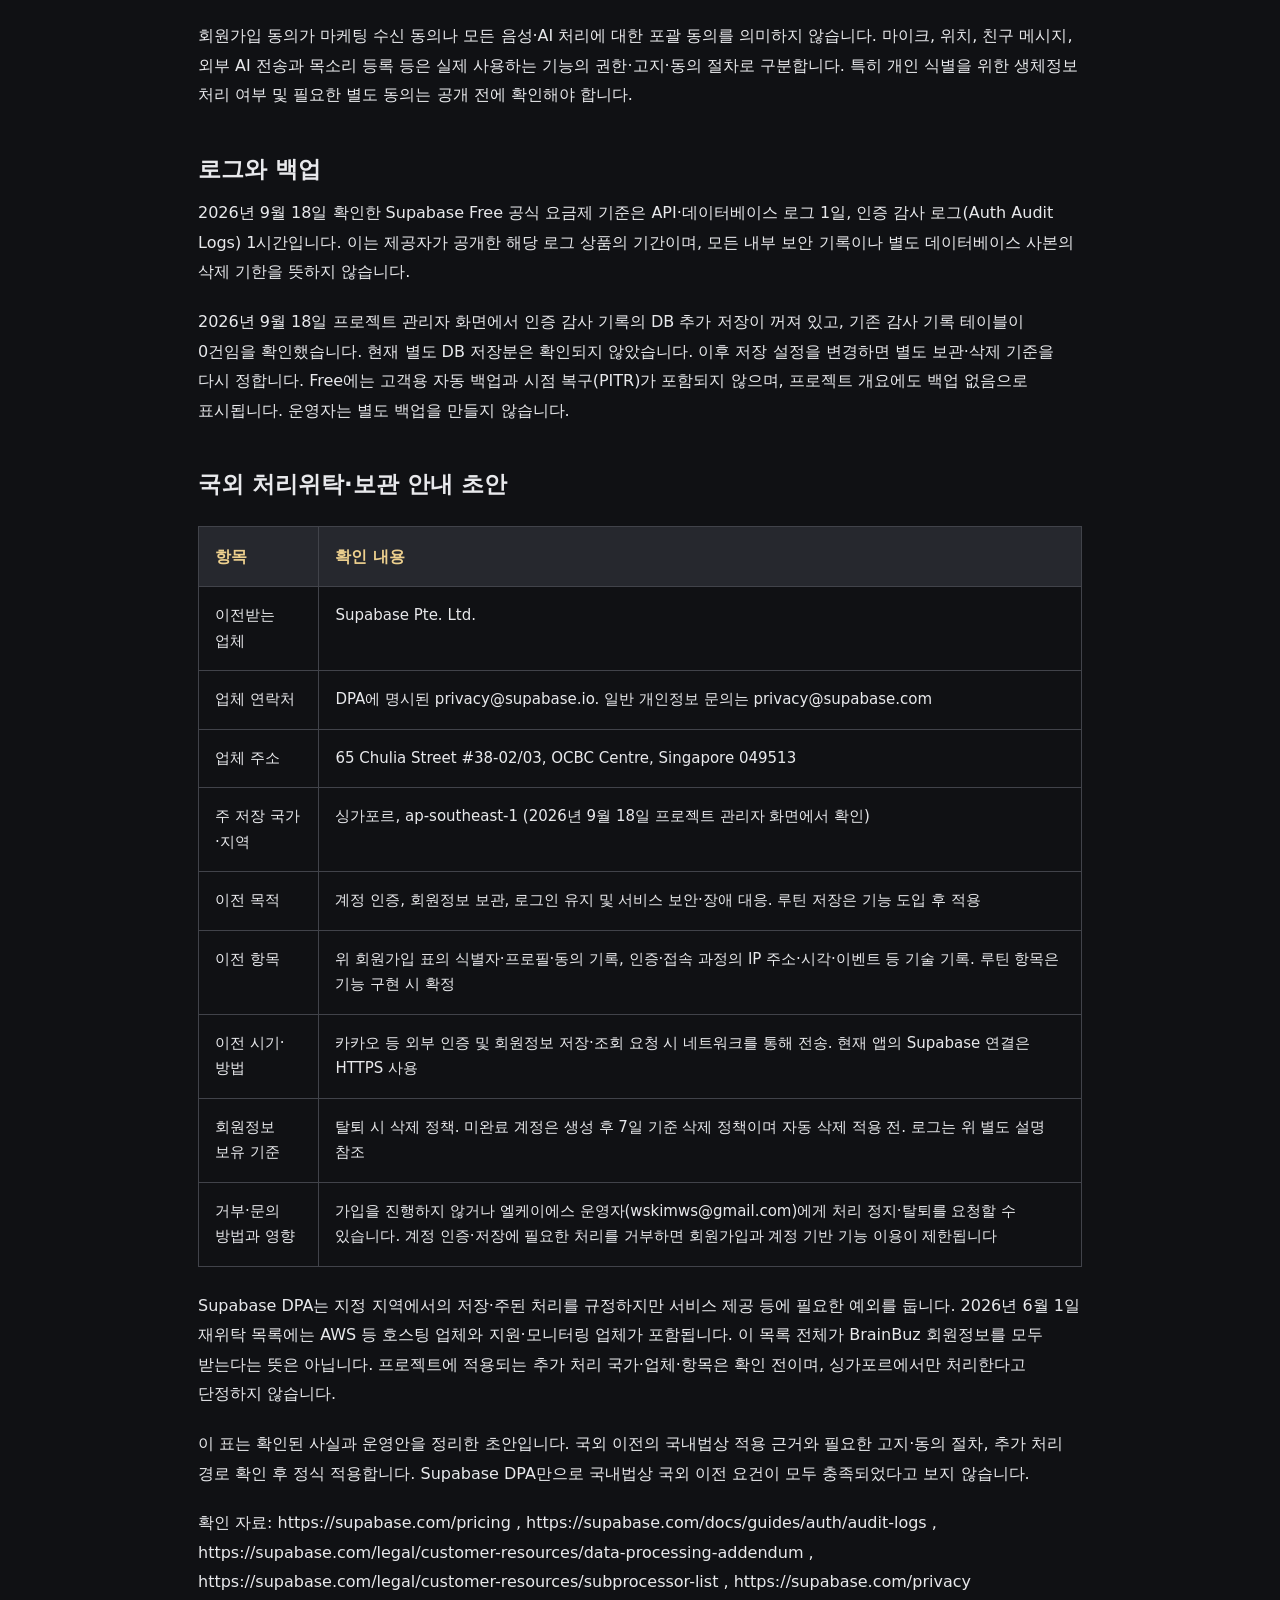
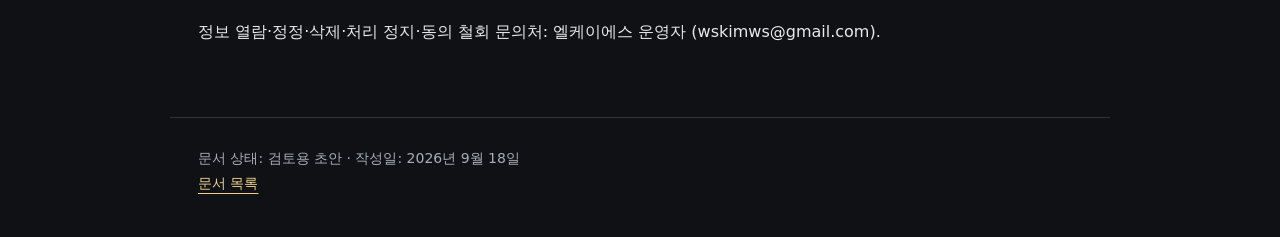
==== commit 04d2b810: "Record verified project audit storage and region settings" ====
--- a/draft-2026-09-18-privacy-consent.html
+++ b/draft-2026-09-18-privacy-consent.html
@@ -19,9 +19,9 @@
 <p>회원가입 동의가 마케팅 수신 동의나 모든 음성·AI 처리에 대한 포괄 동의를 의미하지 않습니다. 마이크, 위치, 친구 메시지, 외부 AI 전송과 목소리 등록 등은 실제 사용하는 기능의 권한·고지·동의 절차로 구분합니다. 특히 개인 식별을 위한 생체정보 처리 여부 및 필요한 별도 동의는 공개 전에 확인해야 합니다.</p>
 <h2>로그와 백업</h2>
 <p>2026년 9월 18일 확인한 Supabase Free 공식 요금제 기준은 API·데이터베이스 로그 1일, 인증 감사 로그(Auth Audit Logs) 1시간입니다. 이는 제공자가 공개한 해당 로그 상품의 기간이며, 모든 내부 보안 기록이나 별도 데이터베이스 사본의 삭제 기한을 뜻하지 않습니다.</p>
-<p>인증 감사 기록은 auth.audit_log_entries 테이블에도 별도로 저장될 수 있습니다. 이 프로젝트의 DB 저장 설정, 기존 기록 및 삭제 주기는 관리자 화면 확인 전입니다. 별도 저장분에 위 1시간 기준을 그대로 적용하지 않습니다. Free에는 고객용 자동 백업과 시점 복구(PITR)가 포함되지 않으며, 운영자는 별도 백업을 만들지 않습니다.</p>
+<p>2026년 9월 18일 프로젝트 관리자 화면에서 인증 감사 기록의 DB 추가 저장이 꺼져 있고, 기존 감사 기록 테이블이 0건임을 확인했습니다. 현재 별도 DB 저장분은 확인되지 않았습니다. 이후 저장 설정을 변경하면 별도 보관·삭제 기준을 다시 정합니다. Free에는 고객용 자동 백업과 시점 복구(PITR)가 포함되지 않으며, 프로젝트 개요에도 백업 없음으로 표시됩니다. 운영자는 별도 백업을 만들지 않습니다.</p>
 <h2>국외 처리위탁·보관 안내 초안</h2>
-<div class="table-scroll" role="region" aria-label="수집 항목과 보관 기준" tabindex="0"><table><thead><tr><th scope="col">항목</th><th scope="col">확인 내용</th></tr></thead><tbody><tr><td>이전받는 업체</td><td>Supabase Pte. Ltd.</td></tr><tr><td>업체 연락처</td><td>DPA에 명시된 privacy@supabase.io. 일반 개인정보 문의는 privacy@supabase.com</td></tr><tr><td>업체 주소</td><td>65 Chulia Street #38-02/03, OCBC Centre, Singapore 049513</td></tr><tr><td>주 저장 국가·지역</td><td>싱가포르, ap-southeast-1 (운영자 확인)</td></tr><tr><td>이전 목적</td><td>계정 인증, 회원정보 보관, 로그인 유지 및 서비스 보안·장애 대응. 루틴 저장은 기능 도입 후 적용</td></tr><tr><td>이전 항목</td><td>위 회원가입 표의 식별자·프로필·동의 기록, 인증·접속 과정의 IP 주소·시각·이벤트 등 기술 기록. 루틴 항목은 기능 구현 시 확정</td></tr><tr><td>이전 시기·방법</td><td>카카오 등 외부 인증 및 회원정보 저장·조회 요청 시 네트워크를 통해 전송. 현재 앱의 Supabase 연결은 HTTPS 사용</td></tr><tr><td>회원정보 보유 기준</td><td>탈퇴 시 삭제 정책. 미완료 계정은 생성 후 7일 기준 삭제 정책이며 자동 삭제 적용 전. 로그는 위 별도 설명 참조</td></tr><tr><td>거부·문의 방법과 영향</td><td>가입을 진행하지 않거나 엘케이에스 운영자(wskimws@gmail.com)에게 처리 정지·탈퇴를 요청할 수 있습니다. 계정 인증·저장에 필요한 처리를 거부하면 회원가입과 계정 기반 기능 이용이 제한됩니다</td></tr></tbody></table></div>
+<div class="table-scroll" role="region" aria-label="수집 항목과 보관 기준" tabindex="0"><table><thead><tr><th scope="col">항목</th><th scope="col">확인 내용</th></tr></thead><tbody><tr><td>이전받는 업체</td><td>Supabase Pte. Ltd.</td></tr><tr><td>업체 연락처</td><td>DPA에 명시된 privacy@supabase.io. 일반 개인정보 문의는 privacy@supabase.com</td></tr><tr><td>업체 주소</td><td>65 Chulia Street #38-02/03, OCBC Centre, Singapore 049513</td></tr><tr><td>주 저장 국가·지역</td><td>싱가포르, ap-southeast-1 (2026년 9월 18일 프로젝트 관리자 화면에서 확인)</td></tr><tr><td>이전 목적</td><td>계정 인증, 회원정보 보관, 로그인 유지 및 서비스 보안·장애 대응. 루틴 저장은 기능 도입 후 적용</td></tr><tr><td>이전 항목</td><td>위 회원가입 표의 식별자·프로필·동의 기록, 인증·접속 과정의 IP 주소·시각·이벤트 등 기술 기록. 루틴 항목은 기능 구현 시 확정</td></tr><tr><td>이전 시기·방법</td><td>카카오 등 외부 인증 및 회원정보 저장·조회 요청 시 네트워크를 통해 전송. 현재 앱의 Supabase 연결은 HTTPS 사용</td></tr><tr><td>회원정보 보유 기준</td><td>탈퇴 시 삭제 정책. 미완료 계정은 생성 후 7일 기준 삭제 정책이며 자동 삭제 적용 전. 로그는 위 별도 설명 참조</td></tr><tr><td>거부·문의 방법과 영향</td><td>가입을 진행하지 않거나 엘케이에스 운영자(wskimws@gmail.com)에게 처리 정지·탈퇴를 요청할 수 있습니다. 계정 인증·저장에 필요한 처리를 거부하면 회원가입과 계정 기반 기능 이용이 제한됩니다</td></tr></tbody></table></div>
 <p>Supabase DPA는 지정 지역에서의 저장·주된 처리를 규정하지만 서비스 제공 등에 필요한 예외를 둡니다. 2026년 6월 1일 재위탁 목록에는 AWS 등 호스팅 업체와 지원·모니터링 업체가 포함됩니다. 이 목록 전체가 BrainBuz 회원정보를 모두 받는다는 뜻은 아닙니다. 프로젝트에 적용되는 추가 처리 국가·업체·항목은 확인 전이며, 싱가포르에서만 처리한다고 단정하지 않습니다.</p>
 <p>이 표는 확인된 사실과 운영안을 정리한 초안입니다. 국외 이전의 국내법상 적용 근거와 필요한 고지·동의 절차, 추가 처리 경로 확인 후 정식 적용합니다. Supabase DPA만으로 국내법상 국외 이전 요건이 모두 충족되었다고 보지 않습니다.</p>
 <p>확인 자료: https://supabase.com/pricing , https://supabase.com/docs/guides/auth/audit-logs , https://supabase.com/legal/customer-resources/data-processing-addendum , https://supabase.com/legal/customer-resources/subprocessor-list , https://supabase.com/privacy</p>
